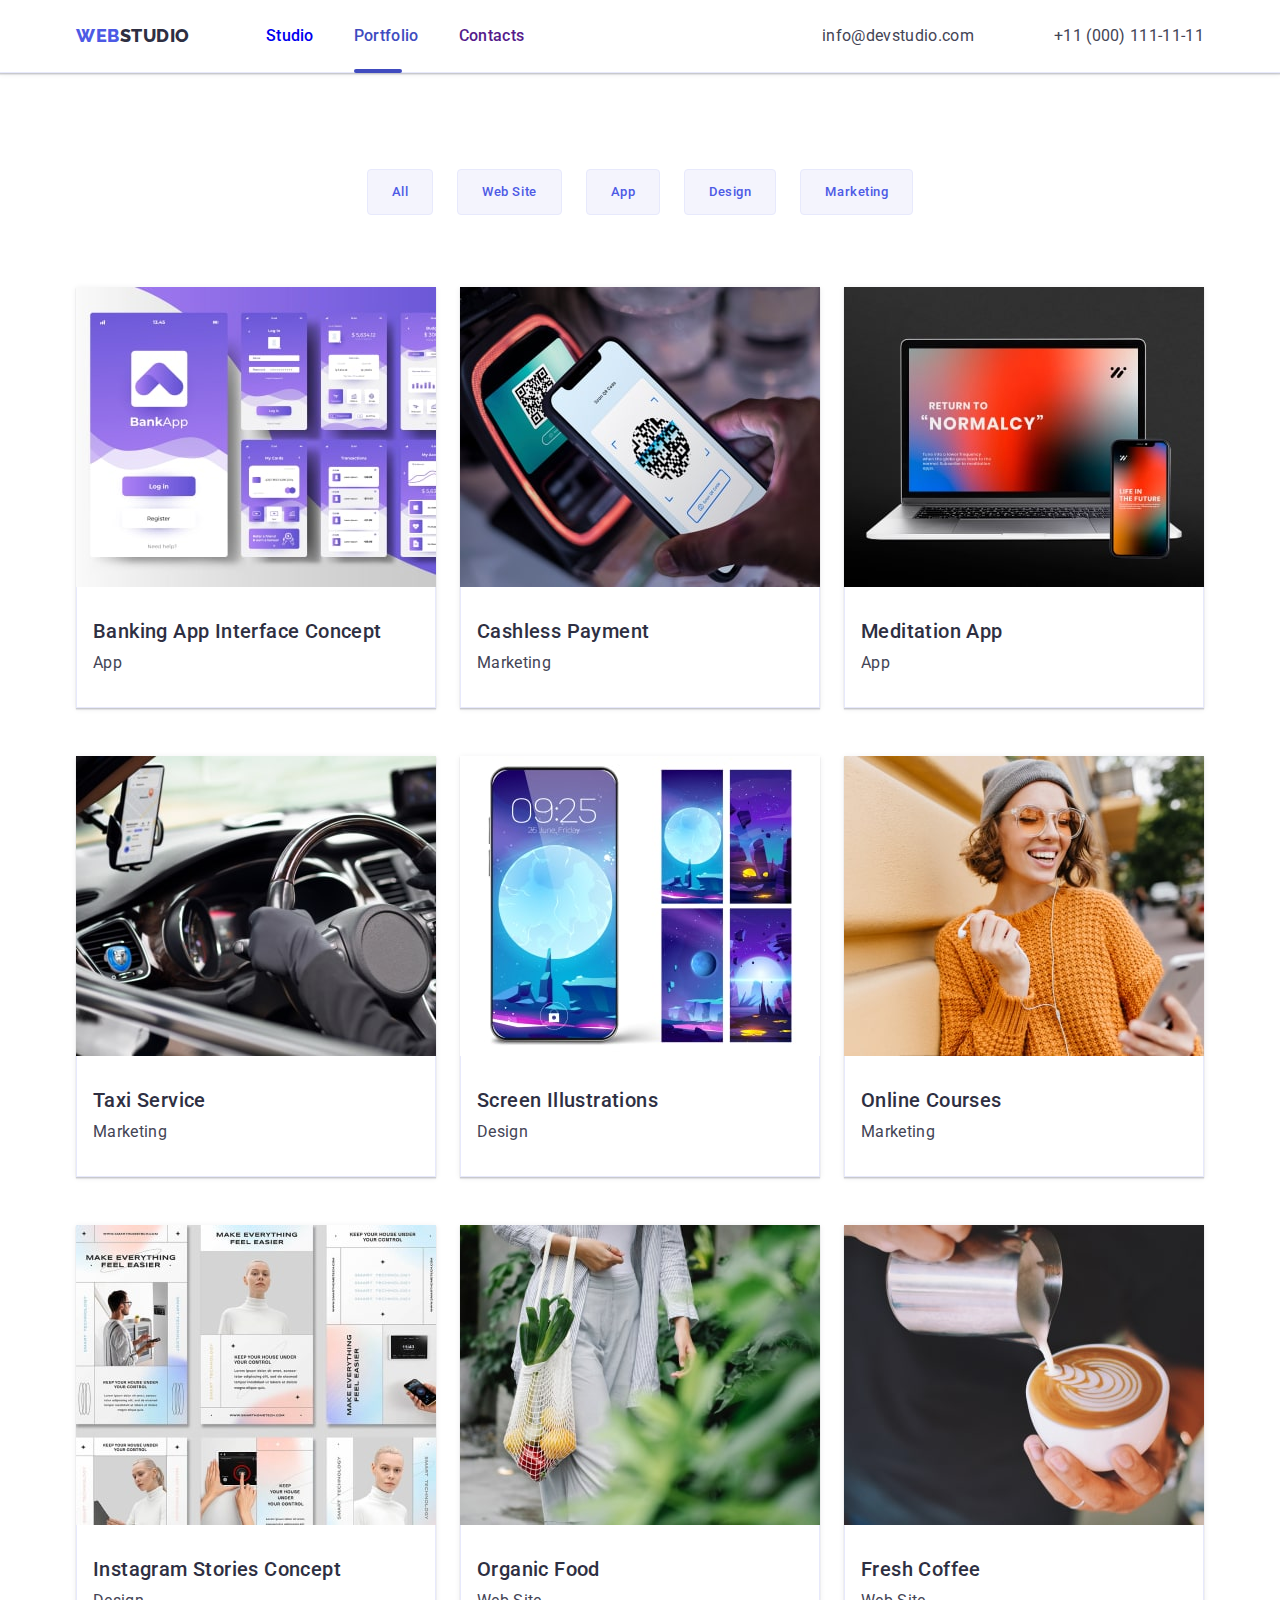
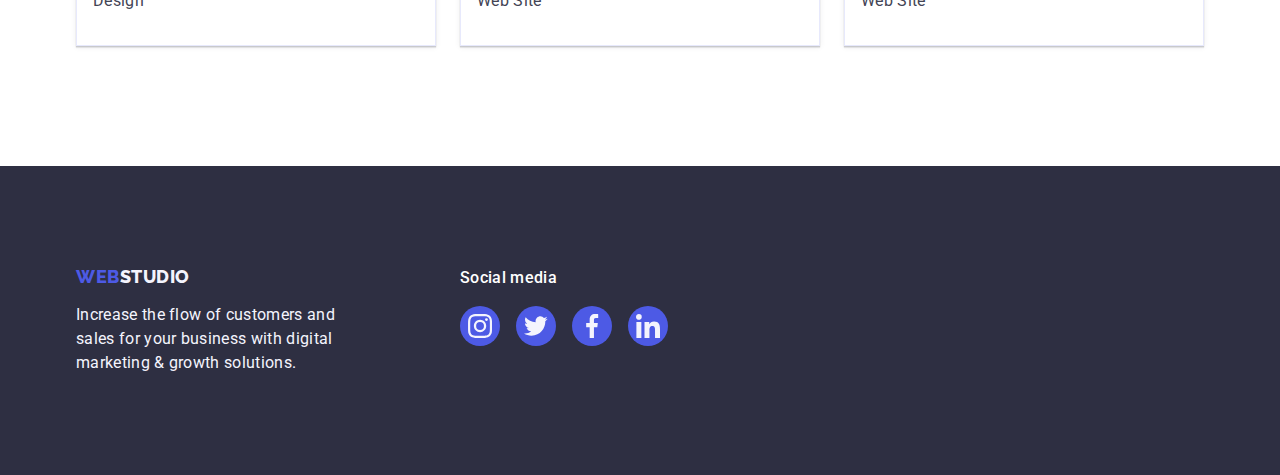
==== portfolio.html @ 7093e21e "Initial commit" ====
<!DOCTYPE html>
<html lang="en">
  <head>
    <meta charset="UTF-8" />
    <meta name="viewport" content="width=device-width, initial-scale=1.0" />
    <title>Portfolio</title>
    <link rel="preconnect" href="https://fonts.googleapis.com" />
    <link rel="preconnect" href="https://fonts.gstatic.com" crossorigin />
    <link
      href="https://fonts.googleapis.com/css2?family=Raleway:wght@800&family=Roboto:wght@400;500;700;900&display=swap"
      rel="stylesheet"
    />
    <link
      rel="stylesheet"
      href="https://cdnjs.cloudflare.com/ajax/libs/modern-normalize/2.0.0/modern-normalize.min.css"
      integrity="sha512-4xo8blKMVCiXpTaLzQSLSw3KFOVPWhm/TRtuPVc4WG6kUgjH6J03IBuG7JZPkcWMxJ5huwaBpOpnwYElP/m6wg=="
      crossorigin="anonymous"
      referrerpolicy="no-referrer"
    />
    <link rel="stylesheet" href="./css/style.css" />
  </head>
  <body>
    <header class="header">
      <div class="navigation container">
        <nav class="nav">
          <a href="./index.html" class="logo link"
            >Web<span class="span">Studio</span></a
          >
          <ul class="list nav-ul">
            <li>
              <a class="link li-items" href="./index.html">Studio</a>
            </li>
            <li>
              <a class="link li-items active" href="./portfolio.html"
                >Portfolio</a
              >
            </li>
            <li>
              <a class="link li-items" href="">Contacts</a>
            </li>
          </ul>
        </nav>
        <address class="address">
          <ul class="list address-ul">
            <li>
              <a class="link address-link" href="mailto:info@devstudio.com"
                >info@devstudio.com</a
              >
            </li>
            <li>
              <a class="link address-link" href="tel:+110001111111"
                >+11 (000) 111-11-11</a
              >
            </li>
          </ul>
        </address>
      </div>
    </header>

    <main>
      <section class="products">
        <div class="container">
          <h1 class="visually-hidden">Products</h1>
          <ul class="list button-ul">
            <li class="button-ul-list">
              <button class="button-filter" type="button">All</button>
            </li>
            <li class="button-ul-list">
              <button class="button-filter" type="button">Web Site</button>
            </li>
            <li class="button-ul-list">
              <button class="button-filter" type="button">App</button>
            </li>
            <li class="button-ul-list">
              <button class="button-filter" type="button">Design</button>
            </li>
            <li class="button-ul-list">
              <button class="button-filter" type="button">Marketing</button>
            </li>
          </ul>

          <ul class="list products-cards">
            <li class="cards-item">
              <a class="cards-item-link link" href="#">
                <div class="box">
                  <img
                    src="./images/banking_app.jpg"
                    alt="Banking App"
                    width="360"
                    height="300"
                  />
                  <div class="overlay">
                    <p class="overlay-p">
                      14 Stylish and User-Friendly App Design Concepts · Task
                      Manager App · Calorie Tracker App · Exotic Fruit Ecommerce
                      App · Cloud Storage App
                    </p>
                  </div>
                </div>
                <div class="card-text frame">
                  <h2 class="li-title">Banking App Interface Concept</h2>
                  <p class="li-par">App</p>
                </div>
              </a>
            </li>

            <li class="cards-item">
              <a class="cards-item-link link" href="#">
                <div class="box">
                  <img
                    src="./images/cashless_payment.jpg"
                    alt="Cashless Payment"
                    width="360"
                    height="300"
                  />
                  <div class="overlay">
                    <p class="overlay-p">
                      14 Stylish and User-Friendly App Design Concepts · Task
                      Manager App · Calorie Tracker App · Exotic Fruit Ecommerce
                      App · Cloud Storage App
                    </p>
                  </div>
                </div>
                <div class="card-text frame">
                  <h2 class="li-title">Cashless Payment</h2>
                  <p class="li-par">Marketing</p>
                </div>
              </a>
            </li>

            <li class="cards-item">
              <a class="cards-item-link link" href="#">
                <div class="box">
                  <img
                    src="./images/meditation_app.jpg"
                    alt="Meditation App"
                    width="360"
                    height="300"
                  />
                  <div class="overlay">
                    <p class="overlay-p">
                      14 Stylish and User-Friendly App Design Concepts · Task
                      Manager App · Calorie Tracker App · Exotic Fruit Ecommerce
                      App · Cloud Storage App
                    </p>
                  </div>
                </div>
                <div class="card-text frame">
                  <h2 class="li-title">Meditation App</h2>
                  <p class="li-par">App</p>
                </div>
              </a>
            </li>

            <li class="cards-item">
              <a class="cards-item-link link" href="#">
                <div class="box">
                  <img
                    src="./images/taxi_service.jpg"
                    alt="Taxi Service"
                    width="360"
                    height="300"
                  />
                  <div class="overlay">
                    <p class="overlay-p">
                      14 Stylish and User-Friendly App Design Concepts · Task
                      Manager App · Calorie Tracker App · Exotic Fruit Ecommerce
                      App · Cloud Storage App
                    </p>
                  </div>
                </div>
                <div class="card-text frame">
                  <h2 class="li-title">Taxi Service</h2>
                  <p class="li-par">Marketing</p>
                </div>
              </a>
            </li>

            <li class="cards-item">
              <a class="cards-item-link link" href="#">
                <div class="box">
                  <img
                    src="./images/screen_illustrations.jpg"
                    alt="Screen Illustrations"
                    width="360"
                    height="300"
                  />
                  <div class="overlay">
                    <p class="overlay-p">
                      14 Stylish and User-Friendly App Design Concepts · Task
                      Manager App · Calorie Tracker App · Exotic Fruit Ecommerce
                      App · Cloud Storage App
                    </p>
                  </div>
                </div>
                <div class="card-text frame">
                  <h2 class="li-title">Screen Illustrations</h2>
                  <p class="li-par">Design</p>
                </div>
              </a>
            </li>

            <li class="cards-item">
              <a class="cards-item-link link" href="#">
                <div class="box">
                  <img
                    src="./images/online_courses.jpg"
                    alt="Online Courses"
                    width="360"
                    height="300"
                  />
                  <div class="overlay">
                    <p class="overlay-p">
                      14 Stylish and User-Friendly App Design Concepts · Task
                      Manager App · Calorie Tracker App · Exotic Fruit Ecommerce
                      App · Cloud Storage App
                    </p>
                  </div>
                </div>
                <div class="card-text frame">
                  <h2 class="li-title">Online Courses</h2>
                  <p class="li-par">Marketing</p>
                </div>
              </a>
            </li>

            <li class="cards-item">
              <a class="cards-item-link link" href="#">
                <div class="box">
                  <img
                    src="./images/instagram_stories_concept.jpg"
                    alt="Instagram Stories Concept"
                    width="360"
                    height="300"
                  />
                  <div class="overlay">
                    <p class="overlay-p">
                      14 Stylish and User-Friendly App Design Concepts · Task
                      Manager App · Calorie Tracker App · Exotic Fruit Ecommerce
                      App · Cloud Storage App
                    </p>
                  </div>
                </div>
                <div class="card-text frame">
                  <h2 class="li-title">Instagram Stories Concept</h2>
                  <p class="li-par">Design</p>
                </div>
              </a>
            </li>

            <li class="cards-item">
              <a class="cards-item-link link" href="#">
                <div class="box">
                  <img
                    src="./images/organic_food.jpg"
                    alt="Organic Food"
                    width="360"
                    height="300"
                  />
                  <div class="overlay">
                    <p class="overlay-p">
                      14 Stylish and User-Friendly App Design Concepts · Task
                      Manager App · Calorie Tracker App · Exotic Fruit Ecommerce
                      App · Cloud Storage App
                    </p>
                  </div>
                </div>
                <div class="card-text frame">
                  <h2 class="li-title">Organic Food</h2>
                  <p class="li-par">Web Site</p>
                </div>
              </a>
            </li>

            <li class="cards-item">
              <a class="cards-item-link link" href="#">
                <div class="box">
                  <img
                    src="./images/fresh_coffee.jpg"
                    alt="Fresh Coffee"
                    width="360"
                    height="300"
                  />
                  <div class="overlay">
                    <p class="overlay-p">
                      14 Stylish and User-Friendly App Design Concepts · Task
                      Manager App · Calorie Tracker App · Exotic Fruit Ecommerce
                      App · Cloud Storage App
                    </p>
                  </div>
                </div>
                <div class="card-text frame">
                  <h2 class="li-title">Fresh Coffee</h2>
                  <p class="li-par">Web Site</p>
                </div>
              </a>
            </li>
          </ul>
        </div>
      </section>
    </main>

    <footer class="footer">
      <div class="container footer-container">
        <div class="logo-container">
          <a href="./index.html" class="logo link footer-link"
            >Web<span class="footer-span">Studio</span></a
          >
          <p class="footer-text">
            Increase the flow of customers and sales for your business with
            digital marketing & growth solutions.
          </p>
        </div>
        <div class="footer-social">
          <p class="footer-text-social">Social media</p>
          <ul class="footer-social-list list">
            <li class="footer-social-icons">
              <a
                class="social-icons-link link"
                href="https://www.instagram.com/"
                target="_blank"
              >
                <svg class="svg-social-icons" width="24" height="24">
                  <use
                    class="use-footer"
                    href="./images/icons.svg#icon-instagram"
                  ></use>
                </svg>
              </a>
            </li>
            <li class="footer-social-icons">
              <a
                class="social-icons-link link"
                href="https://www.twitter.com/"
                target="_blank"
              >
                <svg class="svg-social-icons" width="24" height="24">
                  <use
                    class="use-footer"
                    href="./images/icons.svg#icon-twitter"
                  ></use>
                </svg>
              </a>
            </li>
            <li class="footer-social-icons">
              <a
                class="social-icons-link link"
                href="https://www.facebook.com/"
                target="_blank"
              >
                <svg class="svg-social-icons" width="24" height="24">
                  <use
                    class="use-footer"
                    href="./images/icons.svg#icon-facebook"
                  ></use>
                </svg>
              </a>
            </li>
            <li class="footer-social-icons">
              <a
                class="social-icons-link link"
                href="https://www.linkedin.com/"
                target="_blank"
              >
                <svg class="svg-social-icons" width="24" height="24">
                  <use
                    class="use-footer"
                    href="./images/icons.svg#icon-linkedin"
                  ></use>
                </svg>
              </a>
            </li>
          </ul>
        </div>
      </div>
    </footer>
  </body>
</html>
---- css/style.css ----
/* -------СКИДАННЯ СТИЛІВ--------- */

*,
*::before,
*::after {
  box-sizing: border-box;
}

ul[class],
ol[class] {
  padding: 0;
}

body,
h1,
h2,
h3,
h4,
p,
ul[class],
ol[class],
li,
figure,
figcaption,
blockquote,
dl,
dd {
  margin: 0;
}

ul[class],
ol[class] {
  list-style: none;
}

a:not([class]) {
  text-decoration-skip-ink: auto;
}

img{
    display: block;
}
/* ----------------------------------------- */

:root{
    --btn-and-logo: #4D5AE5;
    --hover-focus-color: #404BBF;
    --bg-color: #FFFFFF;
    --bg-color-team-footer: #F4F4FD;
    --titles-color: #2E2F42;
    --main-color: #434455;
    --btn-border-color: #E7E9FC;
    --background-two: rgba(46, 47, 66, 0.70);
    --backdrop-shadow: rgba(46, 47, 66,0.4);
    --modal-shadow: #FCFCFC;
    --green-hover: #31D0AA;
    --customers: #8e8f99;
}

body{
    font-family: "Roboto", sans-serif;
    color: var(--main-color);
    background-color: var(--bg-color); 
}

.section{
    padding: 120px 0 120px;
}

.container{
    width: 1158px;
    padding: 0 15px;
    margin: 0 auto;
    justify-content: space-between;
    align-items: center;
}


/* -------HEADER----- */

.header{
    border-bottom: 1px solid var(--btn-border-color);
    box-shadow: 0px 2px 1px rgba(46, 47, 66, 0.08),
        0px 1px 1px rgba(46, 47, 66, 0.16),
        0px 1px 6px rgba(46, 47, 66, 0.08);
}

.navigation{
    display: flex;
    justify-content: space-between;
}

.nav{
    display: flex;
    align-items: center;
}

.logo{
    line-height: 1.17;
    font-family: Raleway, sans-serif;
    font-size: 18px;
    font-weight: 800;
    letter-spacing: 0.54px;
    text-transform: uppercase;
    color: var(--btn-and-logo);
    margin-right: 76px;
}

.link{
    text-decoration: none;
    display: block;
    transition: color 250ms cubic-bezier(0.4, 0, 0.2, 1);
}

.link:hover, .link:focus{
    color: var(--hover-focus-color);
}

.span{
    color: var(--titles-color);
    transition: color 250ms cubic-bezier(0.4, 0, 0.2, 1);
}

.span:hover, .span:focus{
    color: var(--hover-focus-color)
}

.list{
    list-style: none;
    text-decoration: none;
    color: var(--titles-color);
    font-style: normal;
    display: flex;
}

.list:hover, .list:focus{
    color: var(--hover-focus-color);
}

.nav-ul{
    gap: 40px;
}


.li-items{
    font-weight: 500;
    font-size: 16px;
    line-height: 1.5;
    letter-spacing: 0.02em;
    padding: 24px 0;
}
.active{
    position: relative;
    color: #404BBF;
    /* color: var(--hover-focus-color); */
}
.active::after{
    content: "";
    position: absolute;
    bottom: -1px;
    left: 0;
    width: 48px;
    height: 4px;
    border-radius: 2px;
    background-color: var(--hover-focus-color);
}

.address{
    font-style: normal;
}

.address-ul{
    gap: 40px;
}

.address-link{
    color: var(--main-color);
    font-size: 16px;
    line-height: 1.5;
    letter-spacing: 0.02em;
    margin-left: 40px;
}

/* -----------SOLUTIONS------------- */

.solutions{
    display: flex;
    background-color: var(--titles-color);
    max-width: 1440px;
    padding: 188px 0 188px;
    background-image: linear-gradient(to bottom, var(--background-two),var(--background-two)),url(../images/people-office.jpg);
    background-repeat: no-repeat;
    background-position: center;
    background-size: cover;
    margin: 0 auto;
}

.solutions-title{
    color: var(--bg-color);
    font-size: 56px;
    letter-spacing: 0.02em;
    line-height: 1.07;
    max-width: 496px;
    margin: 0 auto;
}

.li-title{
    font-size: 20px;
    font-weight: 500;
    letter-spacing: 0.02em;
    line-height: 1.2;
    color: var(--titles-color);
    margin-bottom: 8px;
}

.li-par{
    color: var(--main-color);
    font-size: 16px;
    line-height: 1.5;
    letter-spacing: 0.32px;
    font-weight: 400;
}

.button-order{
    display:block;
    color: var(--bg-color);
    font-weight: 500;
    letter-spacing: 0.64px;
    line-height: 1.5;
    background-color: var(--btn-and-logo);
    margin: 48px auto 0;
    padding: 16px 32px;
    min-width: 169px;
    height: 56px;
    border-radius: 4px;
    border: none;
    box-shadow: 0px 4px 4px 0px rgba(0, 0, 0, 0.15);
    cursor: pointer;
    transition: background-color 250ms cubic-bezier(0.4, 0, 0.2, 1);
}

.button-order:hover{
    background-color: var(--hover-focus-color); 
}

.button-order:focus{
    background-color: var(--hover-focus-color); 
}
.backdrop {
    position: fixed;
    top: 0;
    left: 0;
    width: 100%;
    height: 100%;
    background-color: var(--backdrop-shadow);
    transition: opacity 250ms cubic-bezier(0.4, 0, 0.2, 1), visibility 250ms cubic-bezier(0.4, 0, 0.2, 1);
}

.modal {
    position: absolute;
    top: 50%;
    left: 50%;
    transform: translate(-50%, -50%) scale(1);
    justify-content: flex-end;
    background-color: var(--modal-shadow);
    border-radius: 4px;
    width: 408px;
    min-height: 584px;
    box-shadow: 0px 1px 1px rgba(0, 0, 0, 0.14), 0px 1px 3px rgba(0, 0, 0, 0.12), 0px 2px 1px rgba(0, 0, 0, 0.2);
    transition: transform 250ms cubic-bezier(0.4, 0, 0.2, 1);
    /* animation: animatemodal 0.5s; */
}

.is-hidden {
    display: none;
    opacity: 0;
    visibility: hidden;
    pointer-events: none;

}
.modal-button {
    position: absolute;
    top: 24px;
    right: 24px;
    width: 24px;
    height: 24px;
    border-radius: 50%;
    display: flex;
    align-items: center;
    justify-content: center;
    background-color: var(--btn-border-color);
    border: 1px solid rgba(0, 0, 0, 0.1);
    padding: 0;
    cursor: pointer;
    transition: background-color 250ms cubic-bezier(0.4, 0, 0.2, 1), border 250ms cubic-bezier(0.4, 0, 0.2, 1);
}

.svg-on-button {
    transition: fill 250ms cubic-bezier(0.4, 0, 0.2, 1);
}

.modal-button:hover, .modal-button:focus{
    background-color: var(--hover-focus-color);
    border: none;
    fill: var(--bg-color);
}




/* -----ITEMS--------- */

.items{
    padding: 120px 0 120px;
}

.items-ul{
    display:flex;
}

.items-section-list{
    width: calc((100% - 72px) / 4);
}

.items-ul>li:not(:last-child){
    margin-right: 24px;
}

.visually-hidden{
    position: absolute;
    width: 1px;
    height: 1px;
    margin: -1px;
    border: 0;
    padding: 0;
    white-space: nowrap;
    clip-path: inset(100%);
    clip: rect(0 0 0 0);
    overflow: hidden;
}

.icons-svg{
    display: flex;
    width: 264px;
    height: 112px;
    flex-shrink: 0;
    background-color: #F4F4FD;
    border-radius: 4px;
    justify-content: center;
    align-items: center;
    margin-bottom: 8px;
}


/* ------DOING------- */

.doing{
    padding: 0 0 120px;
}

.title{
    color: var(--titles-color);
    font-size: 36px;
    font-weight: 700;
    line-height: 1.11;
    letter-spacing: 0.72px;
    text-transform: capitalize;
    text-align: center;
    margin-bottom: 72px;
}

.doing-li {
    width: calc((100% - 48px) / 3);
}
.doing-ul>li:not(:last-child){
    margin-right: 24px;
}


/* --------TEAM--------- */

.team{
    background-color: var(--bg-color-team-footer);
    padding-bottom: 120px;
}

.team-items{
    background-color: var(--bg-color);
    text-align: center;
    border-radius: 0px 0px 4px 4px;
    box-shadow: 0px 2px 1px 0px rgba(46, 47, 66, 0.08), 0px 1px 1px 0px rgba(46, 47, 66, 0.16), 0px 1px 6px 0px rgba(46, 47, 66, 0.08);
}

.team-ul>li:not(:last-child) {
    margin-right: 24px;
}
.li-par+.list {
    margin-top: 8px;
}
.card-text{
    padding: 32px 0;
}
.social-links{
    justify-content: center;
    gap: 24px;
}
.social-icons{
    transition: background-color 250ms cubic-bezier(0.4, 0, 0.2, 1);
}
.card-link{
    display: flex;
    background-color: var(--btn-and-logo);
    border-radius: 50%;
    align-items: center;
    justify-content: center;
    width: 40px;
    height: 40px;
    transition: background-color 250ms cubic-bezier(0.4, 0, 0.2, 1);

}
.card-link:hover, .card-link:focus{
    background-color: var(--hover-focus-color);
}

.svg-icons{
    fill: var(--bg-color-team-footer);
}

/* ---------CUSTOMERS-------- */
.customers{
    padding-bottom: 120px;
    padding-top: 120px;
}
.customers-list{
    gap: 24px;
}
.customers-list-item{
    width: calc((100% - 120px) / 6);
    height: 88px;
    border: 1px solid #8E8F99;
    border-radius: 4px;
    transition: border-color 250ms cubic-bezier(0.4, 0, 0.2, 1);
    transition: color 250ms cubic-bezier(0.4, 0, 0.2, 1);
}
.customers-link-item{
    display: flex;
    width: 100%;
    height: 100%;
    border: 1px solid #8e8f99;
    border-radius: 4px;
    align-items: center;
    justify-content: center;
    color: var(--customers);
    transition: border-color 250ms cubic-bezier(0.4, 0, 0.2, 1), color 250ms cubic-bezier(0.4, 0, 0.2, 1);
}
.customers-link-item:hover, .customers-link-item:focus{
    color: var(--hover-focus-color);
    border-color: var(--hover-focus-color);
}
.customers-icons{
    fill: currentColor;
}



.customers-list>li:not(:last-child) {
    margin-right: 24px;
}


/* -------FOOTER-------- */

.footer{
    display: flex;
    background-color: var(--titles-color);
    color: var(--bg-color-team-footer);
    padding: 100px 0;
}

.footer-container {
    display: flex;
    justify-content: flex-start;
    align-items: baseline;
}

.logo-container {
    margin-right: 120px;
}

.footer-link{
    margin-bottom: 16px;
}
.footer-span{
    color: var(--bg-color-team-footer);
}

.footer-text{
    line-height: 1.5;
    letter-spacing: 0.02em;
    width: 264px;
}

.footer-text-social{
    font-weight: 500;
    font-size: 16px;
    line-height: 1.5;
    letter-spacing: 0.02em;
    color: var(--bg-color);
    margin-bottom: 16px;
}

.footer-social-list {
    display: flex;
    gap: 16px;
}

.footer-social-icons{
    width: 40px;
    height: 40px;
    transition: background-color 250ms cubic-bezier(0.4, 0, 0.2, 1);
}
.social-icons-link{
    width: 100%;
    height: 100%;
    background-color: var(--btn-and-logo);
    border-radius: 50%;
    display: flex;
    align-items: center;
    justify-content: center;
    transition: background-color 250ms cubic-bezier(0.4, 0, 0.2, 1);
}
.social-icons-link:hover, .social-icons-link:focus{
    background-color: var(--green-hover);
}

.svg-social-icons{
    fill: var(--bg-color-team-footer);
}



/* --------FILTER--------- */

.products{
    padding: 96px 0 120px;
}

.button-filter{
    color: var(--btn-and-logo);
    font-family: "Roboto", sans-serif;
    font-weight: 500;
    line-height: 1.5;
    letter-spacing: 0.04em;
    border-radius: 4px;
    border: 1px solid var(--btn-border-color);
    background-color: var(--bg-color-team-footer);
    padding: 12px 24px;
    cursor: pointer;
    transition: color 250ms cubic-bezier(0.4, 0, 0.2, 1), background-color 250ms cubic-bezier(0.4, 0, 0.2, 1), border 250ms cubic-bezier(0.4, 0, 0.2, 1); 
}

.products .button-ul{
    display: flex;
    justify-content: center;
    margin-bottom: 72px;
}

.button-ul>li:not(:last-child) {
    margin-right: 24px;
}

.button-ul-list{
    transition: color 250ms cubic-bezier(0.4, 0, 0.2, 1),background-color 250ms cubic-bezier(0.4, 0, 0.2, 1), border-color 250ms cubic-bezier(0.4, 0, 0.2, 1), box-shadow 250ms cubic-bezier(0.4, 0, 0.2, 1);
}

.button-filter:hover, .button-filter:focus{
    color: var(--bg-color);
    background-color: var(--hover-focus-color);
    border: 1px solid transparent;
    box-shadow: 0px 2px 2px 0px rgba(0, 0, 0, 0.12), 0px 2px 1px 0px rgba(0, 0, 0, 0.08), 0px 3px 1px 0px rgba(0, 0, 0, 0.10);
}

.products-cards{
    display: flex;
    flex-wrap: wrap;
    column-gap: 24px;
    row-gap: 48px;
}

.cards-item{
    width: calc((100% - 48px) / 3);
    transition: box-shadow 250ms cubic-bezier(0.4, 0, 0.2, 1);

}

.cards-item-link{
    box-shadow: 0px 1px 6px rgba(46, 47, 66, 0.08), 0px 1px 1px rgba(46, 47, 66, 0.16), 0px 2px 1px rgba(46, 47, 66, 0.08);
}
.box {
    position: relative;
    width: 360px;
    height: 300px;
    overflow: hidden;
    margin: 0 auto;
}

.overlay {
    position: absolute;
    bottom: 0;
    left: 0;
    width: 100%;
    height: 0;
    background-color: #405ae5;
    transition: height 250ms ease-in-out;
}

.overlay-p {
    position: absolute;
    top: 0;
    font-size: 16px;
    line-height: 1.5;
    letter-spacing: 0.02em;
    color: var(--bg-color-team-footer);
    padding: 40px 32px;
    background-color: var(--btn-and-logo);
    height: 100%;
    width: 100%;
    transform: translateY(100%);
    transition: transform 250ms cubic-bezier(0.4, 0, 0.2, 1);
}

.cards-item:hover .overlay {
    height: 100%;
}

.cards-item:hover .overlay-p {
    transform: translateY(0%);
    /* transition-delay: 150ms; */
}

.frame{
    padding: 32px 16px;
    border: 1px solid var(--btn-border-color);
    border-top: none;
}

@keyframes animatemodal{
    0%{
        transform: scale(0);
    }
    100%{
        transform: scale(1);
    }
}
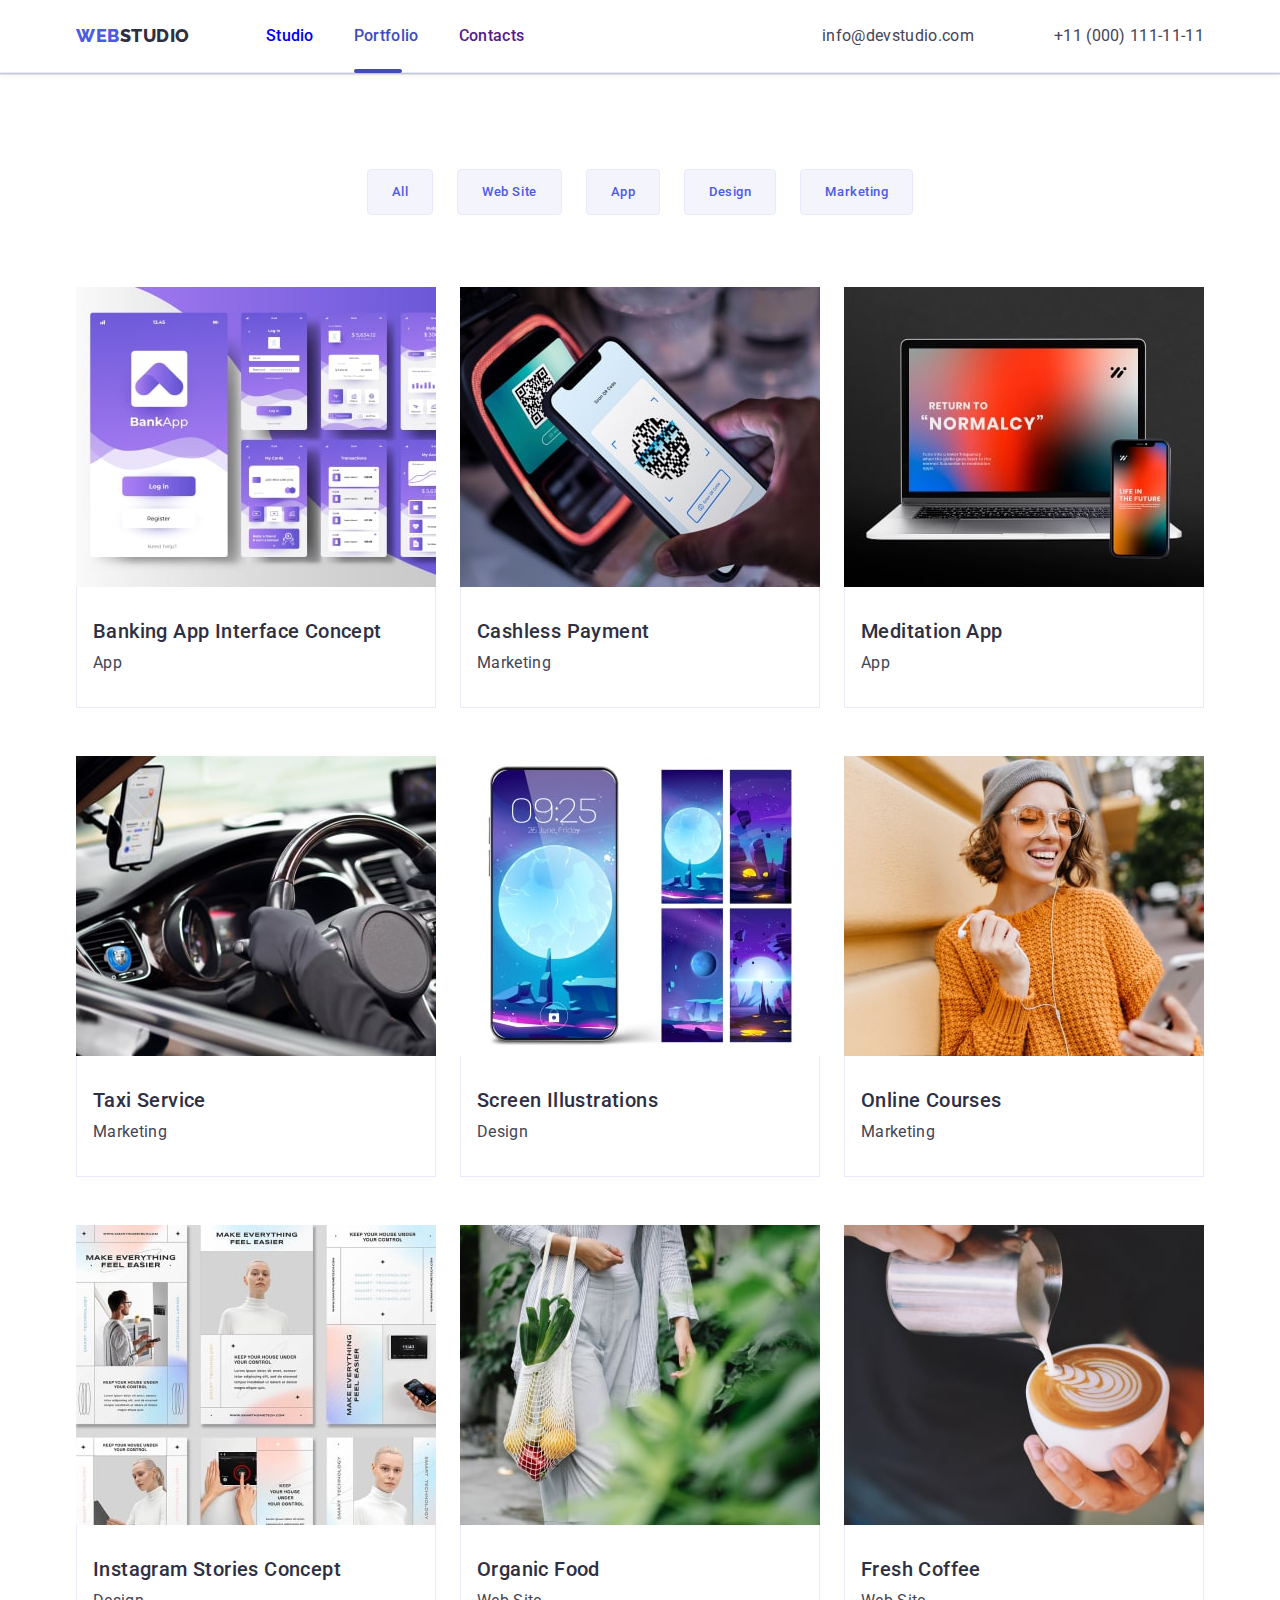
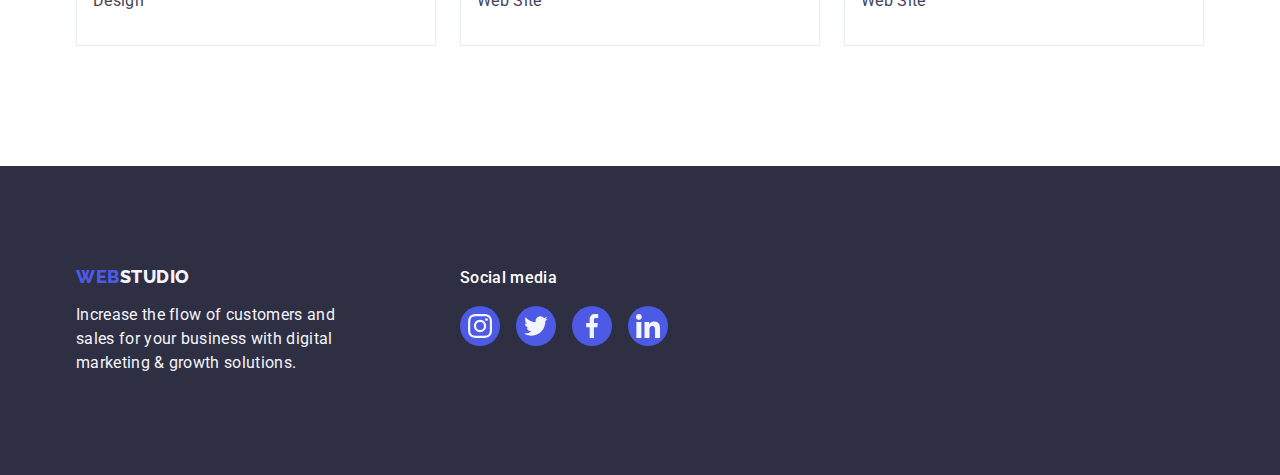
==== commit 0d7fa7e0: "new_rep_1" ====
--- a/portfolio.html
+++ b/portfolio.html
@@ -81,7 +81,7 @@
 
           <ul class="list products-cards">
             <li class="cards-item">
-              <a class="cards-item-link link" href="#">
+              <a class="link cards-item-link" href="#">
                 <div class="box">
                   <img
                     src="./images/banking_app.jpg"
@@ -105,7 +105,7 @@
             </li>
 
             <li class="cards-item">
-              <a class="cards-item-link link" href="#">
+              <a class="link cards-item-link" href="#">
                 <div class="box">
                   <img
                     src="./images/cashless_payment.jpg"
@@ -129,7 +129,7 @@
             </li>
 
             <li class="cards-item">
-              <a class="cards-item-link link" href="#">
+              <a class="link cards-item-link" href="#">
                 <div class="box">
                   <img
                     src="./images/meditation_app.jpg"
@@ -153,7 +153,7 @@
             </li>
 
             <li class="cards-item">
-              <a class="cards-item-link link" href="#">
+              <a class="link cards-item-link" href="#">
                 <div class="box">
                   <img
                     src="./images/taxi_service.jpg"
@@ -177,7 +177,7 @@
             </li>
 
             <li class="cards-item">
-              <a class="cards-item-link link" href="#">
+              <a class="link cards-item-link" href="#">
                 <div class="box">
                   <img
                     src="./images/screen_illustrations.jpg"
@@ -201,7 +201,7 @@
             </li>
 
             <li class="cards-item">
-              <a class="cards-item-link link" href="#">
+              <a class="link cards-item-link" href="#">
                 <div class="box">
                   <img
                     src="./images/online_courses.jpg"
@@ -225,7 +225,7 @@
             </li>
 
             <li class="cards-item">
-              <a class="cards-item-link link" href="#">
+              <a class="link cards-item-link" href="#">
                 <div class="box">
                   <img
                     src="./images/instagram_stories_concept.jpg"
@@ -249,7 +249,7 @@
             </li>
 
             <li class="cards-item">
-              <a class="cards-item-link link" href="#">
+              <a class="link cards-item-link" href="#">
                 <div class="box">
                   <img
                     src="./images/organic_food.jpg"
@@ -273,7 +273,7 @@
             </li>
 
             <li class="cards-item">
-              <a class="cards-item-link link" href="#">
+              <a class="link cards-item-link" href="#">
                 <div class="box">
                   <img
                     src="./images/fresh_coffee.jpg"
--- a/css/style.css
+++ b/css/style.css
@@ -577,7 +577,9 @@
     color: var(--bg-color);
     background-color: var(--hover-focus-color);
     border: 1px solid transparent;
-    box-shadow: 0px 2px 2px 0px rgba(0, 0, 0, 0.12), 0px 2px 1px 0px rgba(0, 0, 0, 0.08), 0px 3px 1px 0px rgba(0, 0, 0, 0.10);
+    box-shadow: 0px 3px 1px rgba(0, 0, 0, 0.1),
+        0px 2px 1px rgba(0, 0, 0, 0.08),
+        0px 2px 2px rgba(0, 0, 0, 0.12);
 }
 
 .products-cards{
@@ -593,7 +595,7 @@
 
 }
 
-.cards-item-link{
+.cards-item-link:hover{
     box-shadow: 0px 1px 6px rgba(46, 47, 66, 0.08), 0px 1px 1px rgba(46, 47, 66, 0.16), 0px 2px 1px rgba(46, 47, 66, 0.08);
 }
 .box {
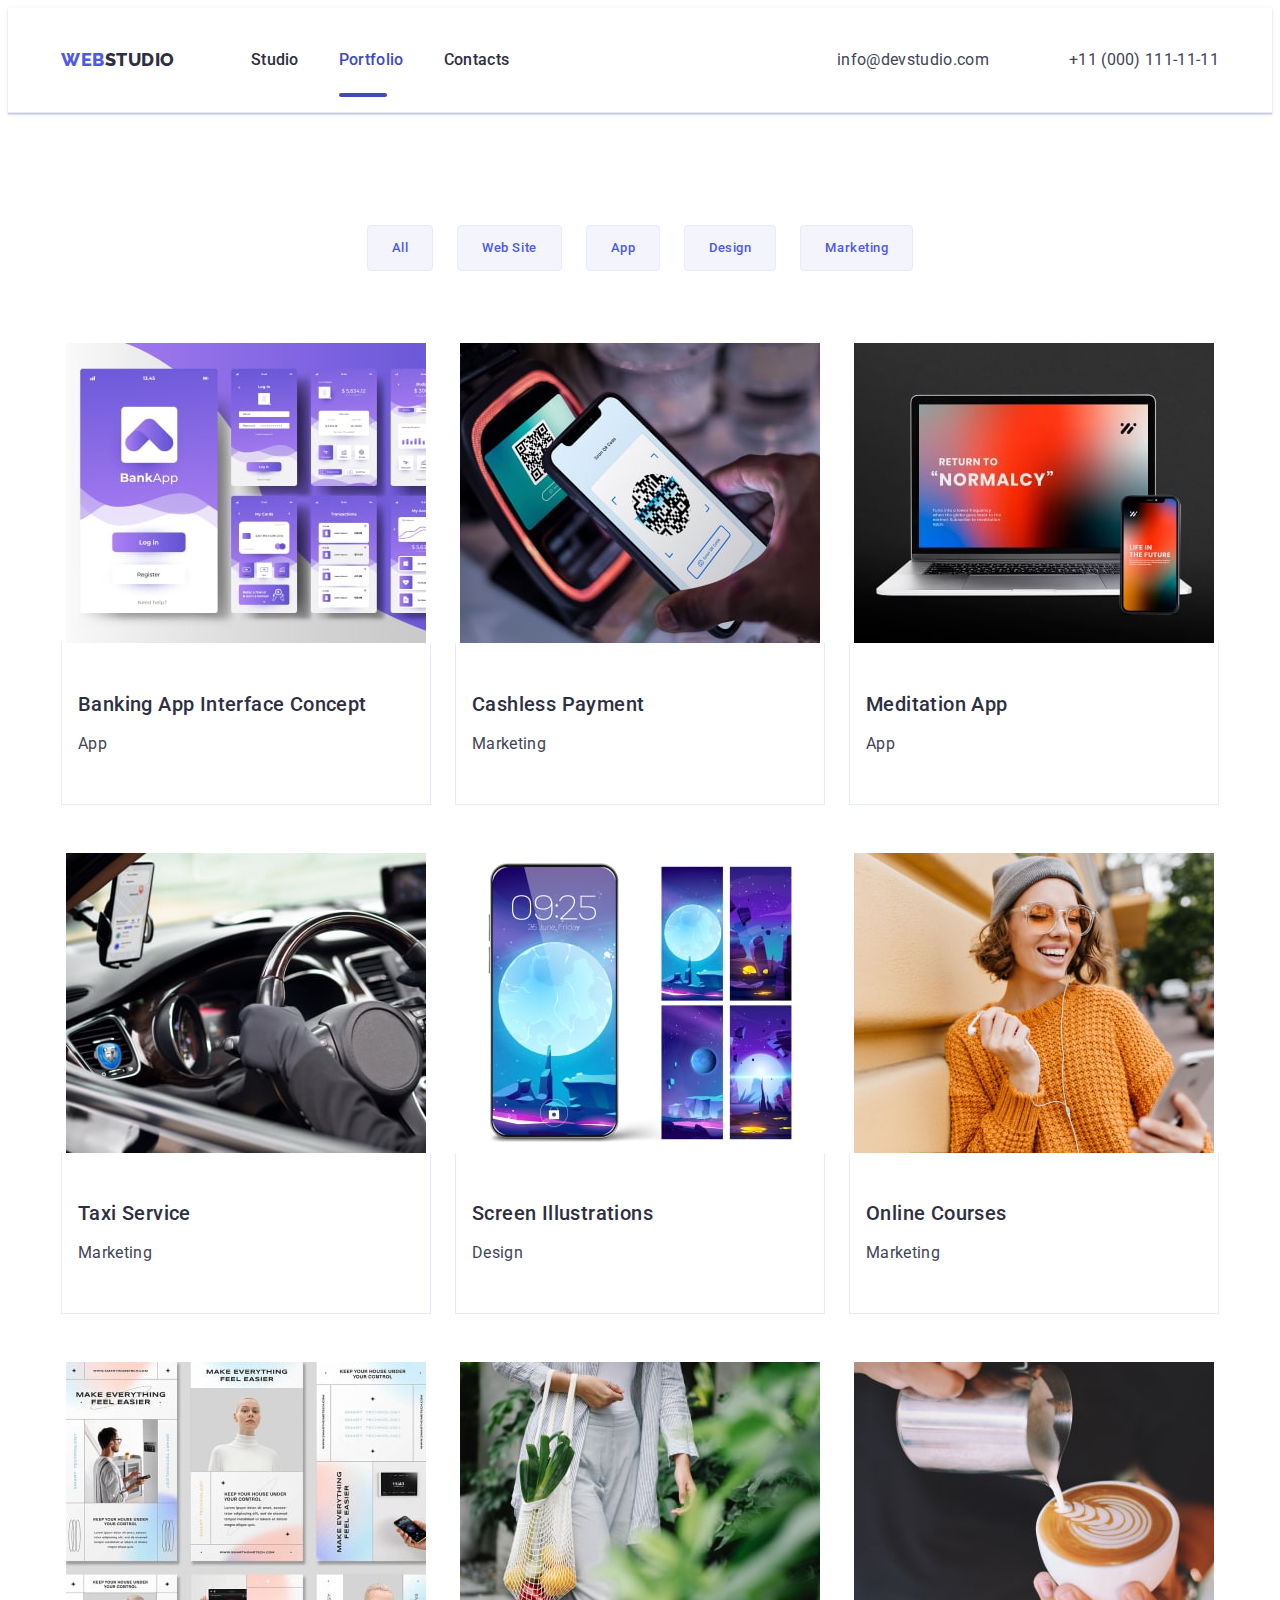
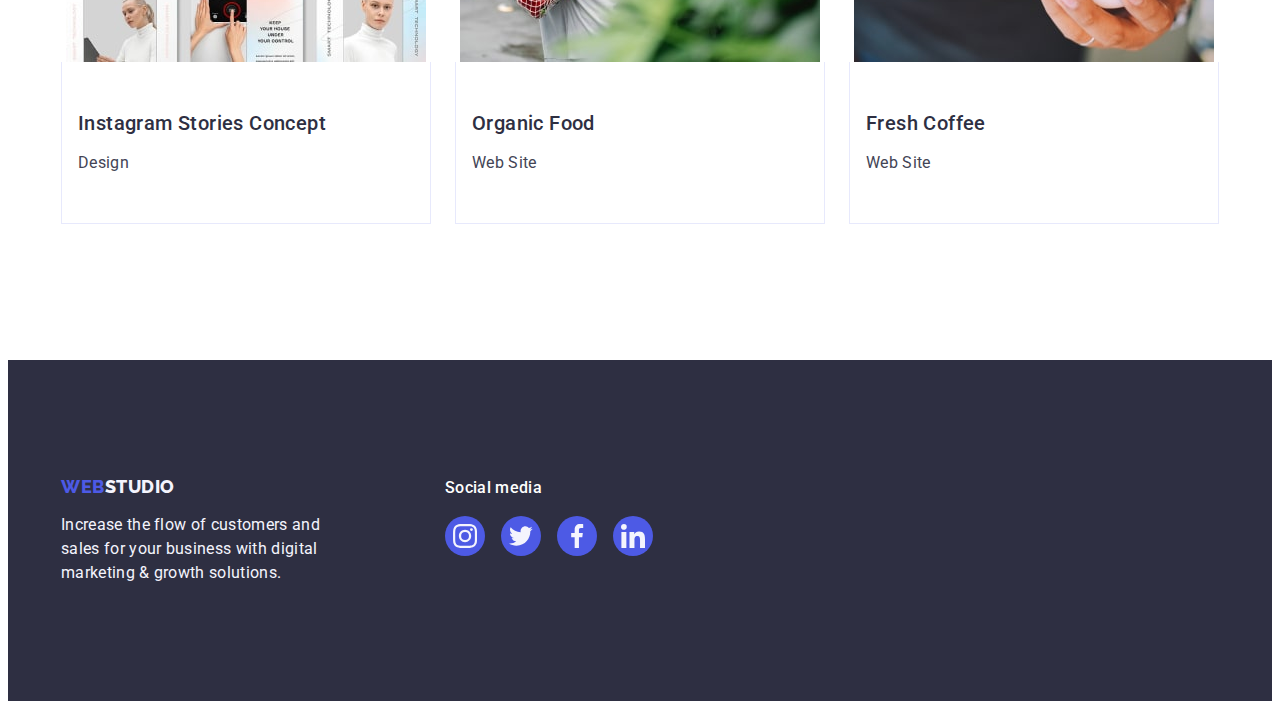
==== commit aa67ec1f: "overlay" ====
--- a/portfolio.html
+++ b/portfolio.html
@@ -89,13 +89,11 @@
                     width="360"
                     height="300"
                   />
-                  <div class="overlay">
-                    <p class="overlay-p">
-                      14 Stylish and User-Friendly App Design Concepts · Task
-                      Manager App · Calorie Tracker App · Exotic Fruit Ecommerce
-                      App · Cloud Storage App
-                    </p>
-                  </div>
+                  <p class="overlay-p">
+                    14 Stylish and User-Friendly App Design Concepts · Task
+                    Manager App · Calorie Tracker App · Exotic Fruit Ecommerce
+                    App · Cloud Storage App
+                  </p>
                 </div>
                 <div class="card-text frame">
                   <h2 class="li-title">Banking App Interface Concept</h2>
@@ -113,13 +111,11 @@
                     width="360"
                     height="300"
                   />
-                  <div class="overlay">
-                    <p class="overlay-p">
-                      14 Stylish and User-Friendly App Design Concepts · Task
-                      Manager App · Calorie Tracker App · Exotic Fruit Ecommerce
-                      App · Cloud Storage App
-                    </p>
-                  </div>
+                  <p class="overlay-p">
+                    14 Stylish and User-Friendly App Design Concepts · Task
+                    Manager App · Calorie Tracker App · Exotic Fruit Ecommerce
+                    App · Cloud Storage App
+                  </p>
                 </div>
                 <div class="card-text frame">
                   <h2 class="li-title">Cashless Payment</h2>
@@ -137,13 +133,11 @@
                     width="360"
                     height="300"
                   />
-                  <div class="overlay">
-                    <p class="overlay-p">
-                      14 Stylish and User-Friendly App Design Concepts · Task
-                      Manager App · Calorie Tracker App · Exotic Fruit Ecommerce
-                      App · Cloud Storage App
-                    </p>
-                  </div>
+                  <p class="overlay-p">
+                    14 Stylish and User-Friendly App Design Concepts · Task
+                    Manager App · Calorie Tracker App · Exotic Fruit Ecommerce
+                    App · Cloud Storage App
+                  </p>
                 </div>
                 <div class="card-text frame">
                   <h2 class="li-title">Meditation App</h2>
@@ -161,13 +155,11 @@
                     width="360"
                     height="300"
                   />
-                  <div class="overlay">
-                    <p class="overlay-p">
-                      14 Stylish and User-Friendly App Design Concepts · Task
-                      Manager App · Calorie Tracker App · Exotic Fruit Ecommerce
-                      App · Cloud Storage App
-                    </p>
-                  </div>
+                  <p class="overlay-p">
+                    14 Stylish and User-Friendly App Design Concepts · Task
+                    Manager App · Calorie Tracker App · Exotic Fruit Ecommerce
+                    App · Cloud Storage App
+                  </p>
                 </div>
                 <div class="card-text frame">
                   <h2 class="li-title">Taxi Service</h2>
@@ -185,13 +177,11 @@
                     width="360"
                     height="300"
                   />
-                  <div class="overlay">
-                    <p class="overlay-p">
-                      14 Stylish and User-Friendly App Design Concepts · Task
-                      Manager App · Calorie Tracker App · Exotic Fruit Ecommerce
-                      App · Cloud Storage App
-                    </p>
-                  </div>
+                  <p class="overlay-p">
+                    14 Stylish and User-Friendly App Design Concepts · Task
+                    Manager App · Calorie Tracker App · Exotic Fruit Ecommerce
+                    App · Cloud Storage App
+                  </p>
                 </div>
                 <div class="card-text frame">
                   <h2 class="li-title">Screen Illustrations</h2>
@@ -209,13 +199,11 @@
                     width="360"
                     height="300"
                   />
-                  <div class="overlay">
-                    <p class="overlay-p">
-                      14 Stylish and User-Friendly App Design Concepts · Task
-                      Manager App · Calorie Tracker App · Exotic Fruit Ecommerce
-                      App · Cloud Storage App
-                    </p>
-                  </div>
+                  <p class="overlay-p">
+                    14 Stylish and User-Friendly App Design Concepts · Task
+                    Manager App · Calorie Tracker App · Exotic Fruit Ecommerce
+                    App · Cloud Storage App
+                  </p>
                 </div>
                 <div class="card-text frame">
                   <h2 class="li-title">Online Courses</h2>
@@ -233,13 +221,11 @@
                     width="360"
                     height="300"
                   />
-                  <div class="overlay">
-                    <p class="overlay-p">
-                      14 Stylish and User-Friendly App Design Concepts · Task
-                      Manager App · Calorie Tracker App · Exotic Fruit Ecommerce
-                      App · Cloud Storage App
-                    </p>
-                  </div>
+                  <p class="overlay-p">
+                    14 Stylish and User-Friendly App Design Concepts · Task
+                    Manager App · Calorie Tracker App · Exotic Fruit Ecommerce
+                    App · Cloud Storage App
+                  </p>
                 </div>
                 <div class="card-text frame">
                   <h2 class="li-title">Instagram Stories Concept</h2>
@@ -257,13 +243,12 @@
                     width="360"
                     height="300"
                   />
-                  <div class="overlay">
-                    <p class="overlay-p">
-                      14 Stylish and User-Friendly App Design Concepts · Task
-                      Manager App · Calorie Tracker App · Exotic Fruit Ecommerce
-                      App · Cloud Storage App
-                    </p>
-                  </div>
+
+                  <p class="overlay-p">
+                    14 Stylish and User-Friendly App Design Concepts · Task
+                    Manager App · Calorie Tracker App · Exotic Fruit Ecommerce
+                    App · Cloud Storage App
+                  </p>
                 </div>
                 <div class="card-text frame">
                   <h2 class="li-title">Organic Food</h2>
@@ -281,13 +266,12 @@
                     width="360"
                     height="300"
                   />
-                  <div class="overlay">
-                    <p class="overlay-p">
-                      14 Stylish and User-Friendly App Design Concepts · Task
-                      Manager App · Calorie Tracker App · Exotic Fruit Ecommerce
-                      App · Cloud Storage App
-                    </p>
-                  </div>
+
+                  <p class="overlay-p">
+                    14 Stylish and User-Friendly App Design Concepts · Task
+                    Manager App · Calorie Tracker App · Exotic Fruit Ecommerce
+                    App · Cloud Storage App
+                  </p>
                 </div>
                 <div class="card-text frame">
                   <h2 class="li-title">Fresh Coffee</h2>
--- a/css/style.css
+++ b/css/style.css
@@ -1,48 +1,27 @@
 /* -------СКИДАННЯ СТИЛІВ--------- */
-
-*,
-*::before,
-*::after {
-  box-sizing: border-box;
-}
 
 ul[class],
 ol[class] {
-  padding: 0;
-}
-
-body,
-h1,
-h2,
-h3,
-h4,
-p,
-ul[class],
-ol[class],
-li,
-figure,
-figcaption,
-blockquote,
-dl,
-dd {
-  margin: 0;
-}
+    padding: 0;
+}
+
 
 ul[class],
 ol[class] {
-  list-style: none;
+    list-style: none;
 }
 
 a:not([class]) {
-  text-decoration-skip-ink: auto;
-}
-
-img{
+    text-decoration-skip-ink: auto;
+}
+
+img {
     display: block;
 }
+
 /* ----------------------------------------- */
 
-:root{
+:root {
     --btn-and-logo: #4D5AE5;
     --hover-focus-color: #404BBF;
     --bg-color: #FFFFFF;
@@ -51,23 +30,23 @@
     --main-color: #434455;
     --btn-border-color: #E7E9FC;
     --background-two: rgba(46, 47, 66, 0.70);
-    --backdrop-shadow: rgba(46, 47, 66,0.4);
+    --backdrop-shadow: rgba(46, 47, 66, 0.4);
     --modal-shadow: #FCFCFC;
     --green-hover: #31D0AA;
     --customers: #8e8f99;
 }
 
-body{
+body {
     font-family: "Roboto", sans-serif;
     color: var(--main-color);
-    background-color: var(--bg-color); 
-}
-
-.section{
+    background-color: var(--bg-color);
+}
+
+.section {
     padding: 120px 0 120px;
 }
 
-.container{
+.container {
     width: 1158px;
     padding: 0 15px;
     margin: 0 auto;
@@ -78,24 +57,24 @@
 
 /* -------HEADER----- */
 
-.header{
+.header {
     border-bottom: 1px solid var(--btn-border-color);
     box-shadow: 0px 2px 1px rgba(46, 47, 66, 0.08),
         0px 1px 1px rgba(46, 47, 66, 0.16),
         0px 1px 6px rgba(46, 47, 66, 0.08);
 }
 
-.navigation{
+.navigation {
     display: flex;
     justify-content: space-between;
 }
 
-.nav{
+.nav {
     display: flex;
     align-items: center;
 }
 
-.logo{
+.logo {
     line-height: 1.17;
     font-family: Raleway, sans-serif;
     font-size: 18px;
@@ -106,55 +85,61 @@
     margin-right: 76px;
 }
 
-.link{
+.link {
     text-decoration: none;
     display: block;
     transition: color 250ms cubic-bezier(0.4, 0, 0.2, 1);
-}
-
-.link:hover, .link:focus{
+    transition: box-shadow 250ms cubic-bezier(0.4, 0, 0.2, 1);
+}
+
+.link:hover,
+.link:focus {
     color: var(--hover-focus-color);
 }
 
-.span{
+.span {
     color: var(--titles-color);
     transition: color 250ms cubic-bezier(0.4, 0, 0.2, 1);
 }
 
-.span:hover, .span:focus{
+.span:hover,
+.span:focus {
     color: var(--hover-focus-color)
 }
 
-.list{
+.list {
     list-style: none;
     text-decoration: none;
-    color: var(--titles-color);
     font-style: normal;
     display: flex;
 }
 
-.list:hover, .list:focus{
+.list:hover,
+.list:focus {
     color: var(--hover-focus-color);
 }
 
-.nav-ul{
+.nav-ul {
     gap: 40px;
 }
 
 
-.li-items{
+.li-items {
     font-weight: 500;
     font-size: 16px;
     line-height: 1.5;
     letter-spacing: 0.02em;
     padding: 24px 0;
-}
-.active{
+    color: var(--titles-color);
+}
+
+.active {
     position: relative;
     color: #404BBF;
     /* color: var(--hover-focus-color); */
 }
-.active::after{
+
+.active::after {
     content: "";
     position: absolute;
     bottom: -1px;
@@ -165,15 +150,15 @@
     background-color: var(--hover-focus-color);
 }
 
-.address{
+.address {
     font-style: normal;
 }
 
-.address-ul{
+.address-ul {
     gap: 40px;
 }
 
-.address-link{
+.address-link {
     color: var(--main-color);
     font-size: 16px;
     line-height: 1.5;
@@ -183,19 +168,19 @@
 
 /* -----------SOLUTIONS------------- */
 
-.solutions{
+.solutions {
     display: flex;
     background-color: var(--titles-color);
     max-width: 1440px;
     padding: 188px 0 188px;
-    background-image: linear-gradient(to bottom, var(--background-two),var(--background-two)),url(../images/people-office.jpg);
+    background-image: linear-gradient(to bottom, var(--background-two), var(--background-two)), url(../images/people-office.jpg);
     background-repeat: no-repeat;
     background-position: center;
     background-size: cover;
     margin: 0 auto;
 }
 
-.solutions-title{
+.solutions-title {
     color: var(--bg-color);
     font-size: 56px;
     letter-spacing: 0.02em;
@@ -204,7 +189,7 @@
     margin: 0 auto;
 }
 
-.li-title{
+.li-title {
     font-size: 20px;
     font-weight: 500;
     letter-spacing: 0.02em;
@@ -213,7 +198,7 @@
     margin-bottom: 8px;
 }
 
-.li-par{
+.li-par {
     color: var(--main-color);
     font-size: 16px;
     line-height: 1.5;
@@ -221,8 +206,8 @@
     font-weight: 400;
 }
 
-.button-order{
-    display:block;
+.button-order {
+    display: block;
     color: var(--bg-color);
     font-weight: 500;
     letter-spacing: 0.64px;
@@ -239,13 +224,14 @@
     transition: background-color 250ms cubic-bezier(0.4, 0, 0.2, 1);
 }
 
-.button-order:hover{
-    background-color: var(--hover-focus-color); 
-}
-
-.button-order:focus{
-    background-color: var(--hover-focus-color); 
-}
+.button-order:hover {
+    background-color: var(--hover-focus-color);
+}
+
+.button-order:focus {
+    background-color: var(--hover-focus-color);
+}
+
 .backdrop {
     position: fixed;
     top: 0;
@@ -278,6 +264,7 @@
     pointer-events: none;
 
 }
+
 .modal-button {
     position: absolute;
     top: 24px;
@@ -299,7 +286,8 @@
     transition: fill 250ms cubic-bezier(0.4, 0, 0.2, 1);
 }
 
-.modal-button:hover, .modal-button:focus{
+.modal-button:hover,
+.modal-button:focus {
     background-color: var(--hover-focus-color);
     border: none;
     fill: var(--bg-color);
@@ -310,23 +298,23 @@
 
 /* -----ITEMS--------- */
 
-.items{
+.items {
     padding: 120px 0 120px;
 }
 
-.items-ul{
-    display:flex;
-}
-
-.items-section-list{
+.items-ul {
+    display: flex;
+}
+
+.items-section-list {
     width: calc((100% - 72px) / 4);
 }
 
-.items-ul>li:not(:last-child){
+.items-ul>li:not(:last-child) {
     margin-right: 24px;
 }
 
-.visually-hidden{
+.visually-hidden {
     position: absolute;
     width: 1px;
     height: 1px;
@@ -339,7 +327,7 @@
     overflow: hidden;
 }
 
-.icons-svg{
+.icons-svg {
     display: flex;
     width: 264px;
     height: 112px;
@@ -354,11 +342,11 @@
 
 /* ------DOING------- */
 
-.doing{
+.doing {
     padding: 0 0 120px;
 }
 
-.title{
+.title {
     color: var(--titles-color);
     font-size: 36px;
     font-weight: 700;
@@ -372,19 +360,20 @@
 .doing-li {
     width: calc((100% - 48px) / 3);
 }
-.doing-ul>li:not(:last-child){
+
+.doing-ul>li:not(:last-child) {
     margin-right: 24px;
 }
 
 
 /* --------TEAM--------- */
 
-.team{
+.team {
     background-color: var(--bg-color-team-footer);
     padding-bottom: 120px;
 }
 
-.team-items{
+.team-items {
     background-color: var(--bg-color);
     text-align: center;
     border-radius: 0px 0px 4px 4px;
@@ -394,20 +383,25 @@
 .team-ul>li:not(:last-child) {
     margin-right: 24px;
 }
+
 .li-par+.list {
     margin-top: 8px;
 }
-.card-text{
+
+.card-text {
     padding: 32px 0;
 }
-.social-links{
+
+.social-links {
     justify-content: center;
     gap: 24px;
 }
-.social-icons{
+
+.social-icons {
     transition: background-color 250ms cubic-bezier(0.4, 0, 0.2, 1);
 }
-.card-link{
+
+.card-link {
     display: flex;
     background-color: var(--btn-and-logo);
     border-radius: 50%;
@@ -418,59 +412,58 @@
     transition: background-color 250ms cubic-bezier(0.4, 0, 0.2, 1);
 
 }
-.card-link:hover, .card-link:focus{
+
+.card-link:hover,
+.card-link:focus {
     background-color: var(--hover-focus-color);
 }
 
-.svg-icons{
+.svg-icons {
     fill: var(--bg-color-team-footer);
 }
 
 /* ---------CUSTOMERS-------- */
-.customers{
+.customers {
     padding-bottom: 120px;
     padding-top: 120px;
 }
-.customers-list{
+
+.customers-list {
     gap: 24px;
 }
-.customers-list-item{
+
+.customers-list-item {
     width: calc((100% - 120px) / 6);
     height: 88px;
-    border: 1px solid #8E8F99;
-    border-radius: 4px;
-    transition: border-color 250ms cubic-bezier(0.4, 0, 0.2, 1);
-    transition: color 250ms cubic-bezier(0.4, 0, 0.2, 1);
-}
-.customers-link-item{
+}
+
+.customers-link-item {
     display: flex;
     width: 100%;
     height: 100%;
-    border: 1px solid #8e8f99;
-    border-radius: 4px;
     align-items: center;
     justify-content: center;
     color: var(--customers);
+    border: 1px solid #8e8f99;
+    border-radius: 4px;
     transition: border-color 250ms cubic-bezier(0.4, 0, 0.2, 1), color 250ms cubic-bezier(0.4, 0, 0.2, 1);
 }
-.customers-link-item:hover, .customers-link-item:focus{
+
+.customers-link-item:hover,
+.customers-link-item:focus {
     color: var(--hover-focus-color);
     border-color: var(--hover-focus-color);
 }
-.customers-icons{
+
+.customers-icons {
     fill: currentColor;
 }
 
 
 
-.customers-list>li:not(:last-child) {
-    margin-right: 24px;
-}
-
-
 /* -------FOOTER-------- */
 
-.footer{
+.footer {
     display: flex;
     background-color: var(--titles-color);
     color: var(--bg-color-team-footer);
@@ -487,20 +480,21 @@
     margin-right: 120px;
 }
 
-.footer-link{
+.footer-link {
     margin-bottom: 16px;
 }
-.footer-span{
+
+.footer-span {
     color: var(--bg-color-team-footer);
 }
 
-.footer-text{
+.footer-text {
     line-height: 1.5;
     letter-spacing: 0.02em;
     width: 264px;
 }
 
-.footer-text-social{
+.footer-text-social {
     font-weight: 500;
     font-size: 16px;
     line-height: 1.5;
@@ -514,12 +508,13 @@
     gap: 16px;
 }
 
-.footer-social-icons{
+.footer-social-icons {
     width: 40px;
     height: 40px;
     transition: background-color 250ms cubic-bezier(0.4, 0, 0.2, 1);
 }
-.social-icons-link{
+
+.social-icons-link {
     width: 100%;
     height: 100%;
     background-color: var(--btn-and-logo);
@@ -529,11 +524,13 @@
     justify-content: center;
     transition: background-color 250ms cubic-bezier(0.4, 0, 0.2, 1);
 }
-.social-icons-link:hover, .social-icons-link:focus{
+
+.social-icons-link:hover,
+.social-icons-link:focus {
     background-color: var(--green-hover);
 }
 
-.svg-social-icons{
+.svg-social-icons {
     fill: var(--bg-color-team-footer);
 }
 
@@ -541,11 +538,11 @@
 
 /* --------FILTER--------- */
 
-.products{
+.products {
     padding: 96px 0 120px;
 }
 
-.button-filter{
+.button-filter {
     color: var(--btn-and-logo);
     font-family: "Roboto", sans-serif;
     font-weight: 500;
@@ -556,10 +553,10 @@
     background-color: var(--bg-color-team-footer);
     padding: 12px 24px;
     cursor: pointer;
-    transition: color 250ms cubic-bezier(0.4, 0, 0.2, 1), background-color 250ms cubic-bezier(0.4, 0, 0.2, 1), border 250ms cubic-bezier(0.4, 0, 0.2, 1); 
-}
-
-.products .button-ul{
+    transition: color 250ms cubic-bezier(0.4, 0, 0.2, 1), background-color 250ms cubic-bezier(0.4, 0, 0.2, 1), border 250ms cubic-bezier(0.4, 0, 0.2, 1);
+}
+
+.products .button-ul {
     display: flex;
     justify-content: center;
     margin-bottom: 72px;
@@ -569,11 +566,15 @@
     margin-right: 24px;
 }
 
-.button-ul-list{
-    transition: color 250ms cubic-bezier(0.4, 0, 0.2, 1),background-color 250ms cubic-bezier(0.4, 0, 0.2, 1), border-color 250ms cubic-bezier(0.4, 0, 0.2, 1), box-shadow 250ms cubic-bezier(0.4, 0, 0.2, 1);
-}
-
-.button-filter:hover, .button-filter:focus{
+.button-filter {
+    transition: color 250ms cubic-bezier(0.4, 0, 0.2, 1),
+        background-color 250ms cubic-bezier(0.4, 0, 0.2, 1),
+        border-color 250ms cubic-bezier(0.4, 0, 0.2, 1),
+        box-shadow 250ms cubic-bezier(0.4, 0, 0.2, 1);
+    }
+
+.button-filter:hover,
+.button-filter:focus {
     color: var(--bg-color);
     background-color: var(--hover-focus-color);
     border: 1px solid transparent;
@@ -582,38 +583,30 @@
         0px 2px 2px rgba(0, 0, 0, 0.12);
 }
 
-.products-cards{
+.products-cards {
     display: flex;
     flex-wrap: wrap;
     column-gap: 24px;
     row-gap: 48px;
 }
 
-.cards-item{
+.cards-item {
     width: calc((100% - 48px) / 3);
     transition: box-shadow 250ms cubic-bezier(0.4, 0, 0.2, 1);
-
-}
-
-.cards-item-link:hover{
-    box-shadow: 0px 1px 6px rgba(46, 47, 66, 0.08), 0px 1px 1px rgba(46, 47, 66, 0.16), 0px 2px 1px rgba(46, 47, 66, 0.08);
-}
+}
+
+.cards-item-link:hover {
+    box-shadow: 0px 1px 6px rgba(46, 47, 66, 0.08),
+        0px 1px 1px rgba(46, 47, 66, 0.16),
+        0px 2px 1px rgba(46, 47, 66, 0.08);
+}
+
 .box {
     position: relative;
     width: 360px;
     height: 300px;
     overflow: hidden;
     margin: 0 auto;
-}
-
-.overlay {
-    position: absolute;
-    bottom: 0;
-    left: 0;
-    width: 100%;
-    height: 0;
-    background-color: #405ae5;
-    transition: height 250ms ease-in-out;
 }
 
 .overlay-p {
@@ -629,6 +622,7 @@
     width: 100%;
     transform: translateY(100%);
     transition: transform 250ms cubic-bezier(0.4, 0, 0.2, 1);
+    margin-top: 0;
 }
 
 .cards-item:hover .overlay {
@@ -637,23 +631,22 @@
 
 .cards-item:hover .overlay-p {
     transform: translateY(0%);
-    /* transition-delay: 150ms; */
-}
-
-.frame{
+}
+
+
+
+.frame {
     padding: 32px 16px;
     border: 1px solid var(--btn-border-color);
     border-top: none;
 }
 
-@keyframes animatemodal{
-    0%{
+@keyframes animatemodal {
+    0% {
         transform: scale(0);
     }
-    100%{
+
+    100% {
         transform: scale(1);
     }
-}
-
-
-
+}